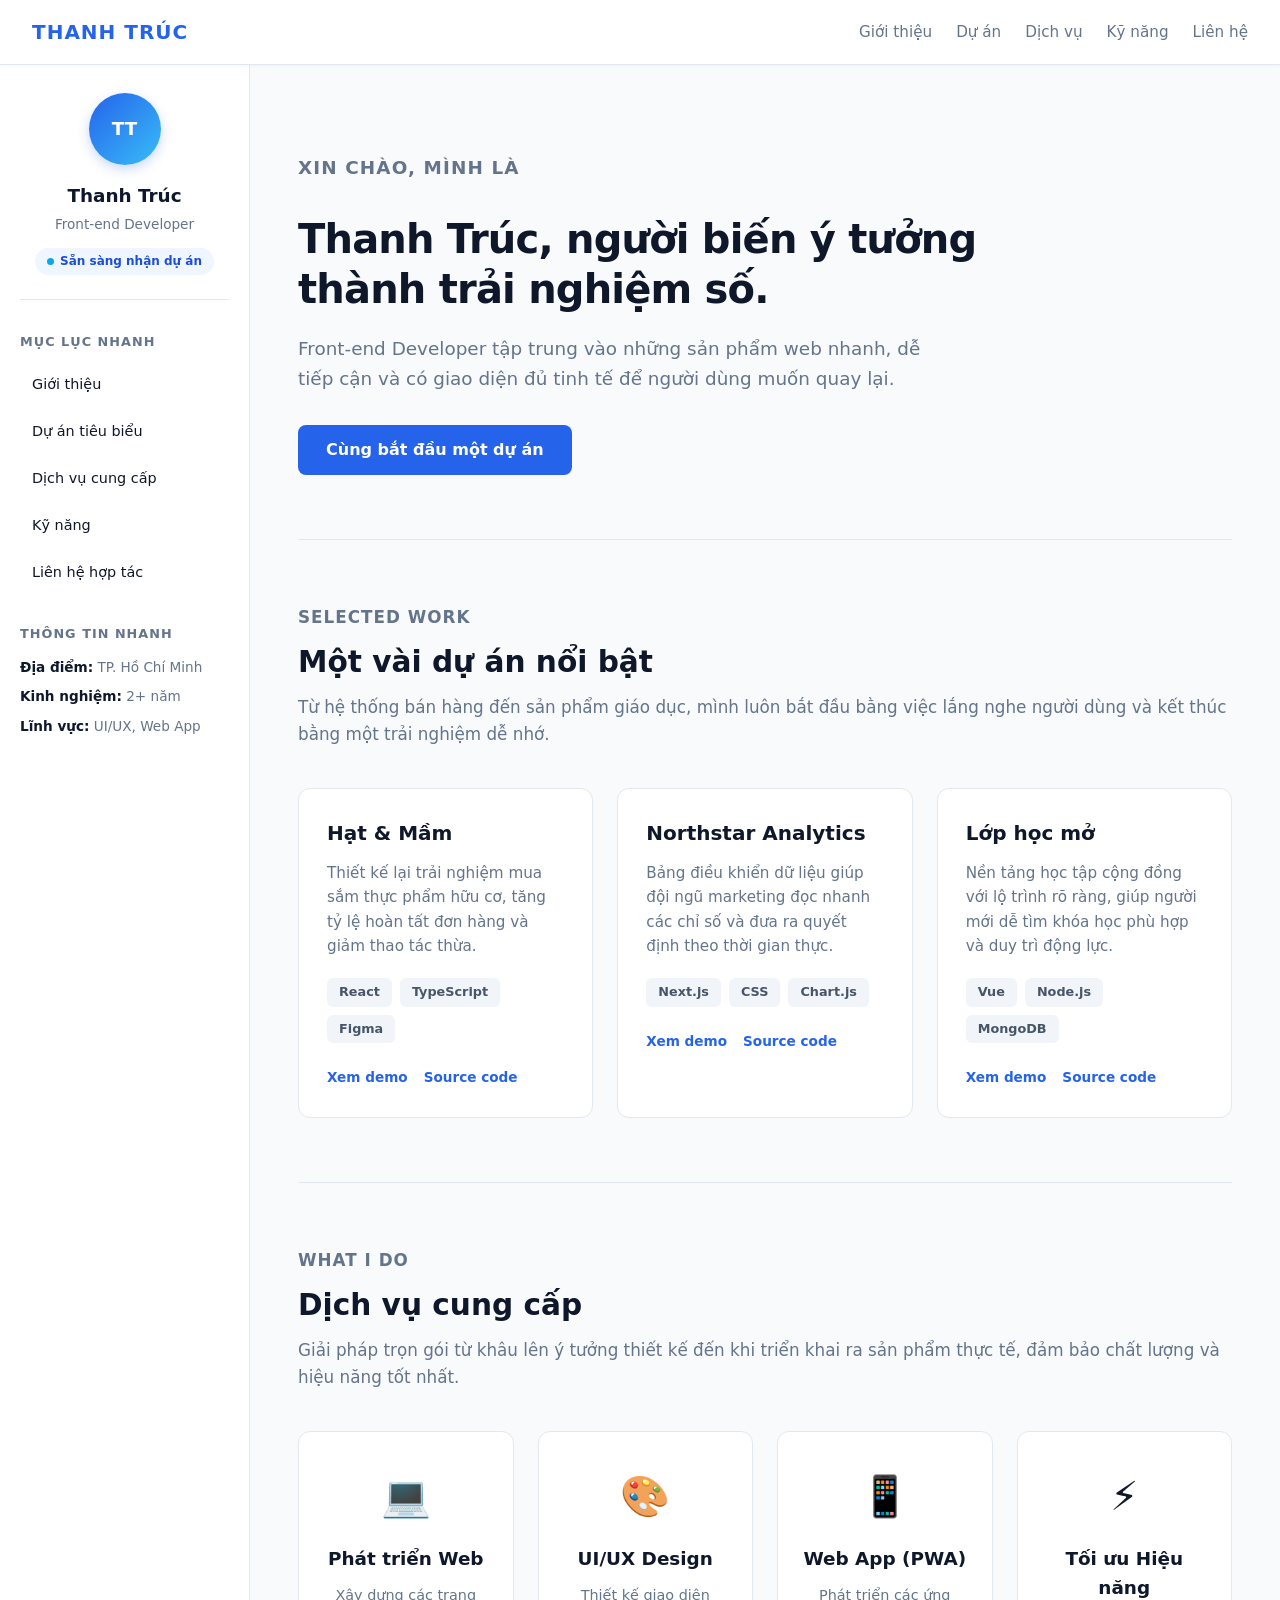
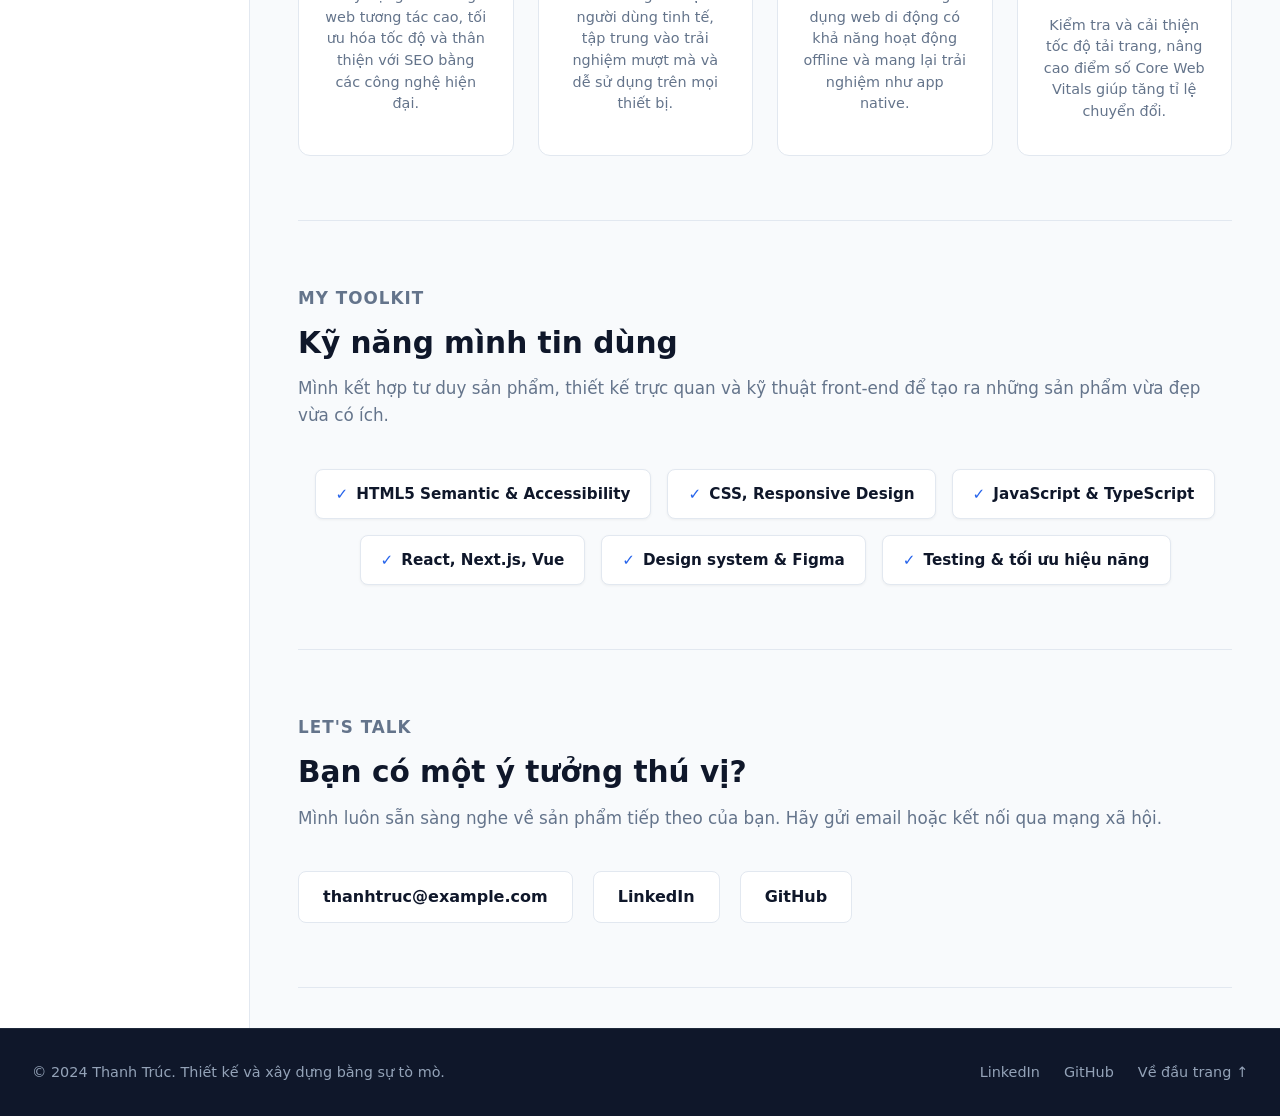
==== index.html @ 1466df2e "Them file index.html va style.css" ====
<!DOCTYPE html>
<html lang="vi">
<head>
	<meta charset="UTF-8">
	<meta name="viewport" content="width=device-width, initial-scale=1.0">
	<meta name="description" content="Portfolio cá nhân của Thanh Trúc, Front-end Developer chuyên xây dựng trải nghiệm web nhanh, dễ dùng và giàu tính thẩm mỹ.">
	<title>Thanh Trúc | Front-end Developer</title>
	<!-- Favicon dạng placeholder giúp trình duyệt có biểu tượng nhận diện trang. -->
	<link rel="icon" href="data:image/svg+xml,<svg xmlns=%22http://www.w3.org/2000/svg%22 viewBox=%220 0 100 100%22><text y=%22.9em%22 font-size=%2290%22>MA</text></svg>">
	<link rel="stylesheet" href="style.css">
</head>
<body>
	<!--
		HEADER là phần đầu trang, thường chứa nhận diện và điều hướng chính.
		Về SEO, nó giúp công cụ tìm kiếm nhận ra phần thông tin mở đầu của website.
		Về Accessibility, landmark "banner" giúp người dùng trình đọc màn hình đi nhanh
		tới đầu trang và tìm được thương hiệu một cách nhất quán.
	-->
	<header class="site-header" id="top">
		<!--
			NAV là vùng chứa các liên kết điều hướng quan trọng của toàn trang.
			Các anchor link trỏ tới id của section giúp người dùng bàn phím và trình đọc
			màn hình di chuyển nhanh giữa các nội dung mà không cần cuộn thủ công.
		-->
		<nav class="navigation" aria-label="Điều hướng chính">
			<a class="logo" href="#top" aria-label="Về đầu trang, Thanh Trúc">THANH TRÚC</a>
			<ul class="nav-links">
				<li><a href="#gioi-thieu">Giới thiệu</a></li>
				<li><a href="#du-an">Dự án</a></li>
				<li><a href="#dich-vu">Dịch vụ</a></li>
				<li><a href="#ky-nang">Kỹ năng</a></li>
				<li><a href="#lien-he">Liên hệ</a></li>
			</ul>
			<!-- Nút Hamburger cho Mobile -->
			<button class="hamburger" aria-label="Mở menu" aria-expanded="false">
				<span class="hamburger-line"></span>
				<span class="hamburger-line"></span>
				<span class="hamburger-line"></span>
			</button>
		</nav>
	</header>

	<!--
		ASIDE đại diện cho thanh bên (Sidebar) chứa thông tin phụ trợ và điều hướng nhanh.
		Về SEO & Accessibility, landmark "complementary" này giúp các công cụ tìm kiếm
		và trình đọc màn hình dễ dàng phân tách vùng nội dung phụ với vùng nội dung chính (main).
	-->
	<aside class="sidebar" aria-label="Thanh bên thông tin">
		<div class="sidebar-inner">
			<div class="profile-card">
				<div class="avatar-placeholder" aria-hidden="true">TT</div>
				<h3 class="profile-name">Thanh Trúc</h3>
				<p class="profile-title">Front-end Developer</p>
				<span class="status-badge"><span class="status-dot"></span> Sẵn sàng nhận dự án</span>
			</div>
			<div class="sidebar-widget">
				<h4 class="widget-title">Mục lục nhanh</h4>
				<ul class="sidebar-menu">
					<li><a href="#gioi-thieu">Giới thiệu</a></li>
					<li><a href="#du-an">Dự án tiêu biểu</a></li>
					<li><a href="#dich-vu">Dịch vụ cung cấp</a></li>
					<li><a href="#ky-nang">Kỹ năng</a></li>
					<li><a href="#lien-he">Liên hệ hợp tác</a></li>
				</ul>
			</div>
			<div class="sidebar-widget">
				<h4 class="widget-title">Thông tin nhanh</h4>
				<ul class="info-list">
					<li><strong>Địa điểm:</strong> TP. Hồ Chí Minh</li>
					<li><strong>Kinh nghiệm:</strong> 2+ năm</li>
					<li><strong>Lĩnh vực:</strong> UI/UX, Web App</li>
				</ul>
			</div>
		</div>
	</aside>

	<!-- MAIN là nội dung chính duy nhất của tài liệu, giúp SEO phân biệt nội dung cốt lõi
		 với phần điều hướng và thông tin lặp lại. Landmark này cũng giúp người dùng dùng
		 trình đọc màn hình bỏ qua các thành phần phụ để đến thẳng nội dung. -->
	<main>
		<!--
			SECTION giới thiệu nhóm nội dung có chủ đề "Giới thiệu bản thân".
			Tiêu đề h1 là tiêu đề quan trọng nhất của trang, hỗ trợ SEO hiểu chủ thể
			của portfolio. Nội dung ngắn gọn và CTA có văn bản rõ ràng giúp Accessibility.
		-->
		<section class="hero" id="gioi-thieu" aria-labelledby="tieu-de-chinh">
			<div class="hero-content">
				<p class="eyebrow">Xin chào, mình là</p>
				<h1 id="tieu-de-chinh">Thanh Trúc, người biến ý tưởng thành trải nghiệm số.</h1>
				<p>Front-end Developer tập trung vào những sản phẩm web nhanh, dễ tiếp cận và có giao diện đủ tinh tế để người dùng muốn quay lại.</p>
				<a class="button" href="#lien-he">Cùng bắt đầu một dự án</a>
			</div>
		</section>

		<!--
			SECTION dự án là nhóm nội dung portfolio có cùng chủ đề.
			Cấu trúc heading h2 giúp SEO tạo ra phân cấp nội dung rõ ràng sau h1.
			Mỗi ARTICLE là một nội dung độc lập, vì vậy công cụ tìm kiếm và trình đọc
			màn hình có thể nhận diện từng dự án như một đơn vị riêng biệt.
		-->
		<section class="section projects" id="du-an" aria-labelledby="tieu-de-du-an">
			<div class="section-inner">
				<header class="section-heading">
					<p class="eyebrow">Selected work</p>
					<h2 id="tieu-de-du-an">Một vài dự án nổi bật</h2>
					<p>Từ hệ thống bán hàng đến sản phẩm giáo dục, mình luôn bắt đầu bằng việc lắng nghe người dùng và kết thúc bằng một trải nghiệm dễ nhớ.</p>
				</header>
				<div class="project-grid">
					<!-- ARTICLE đại diện cho một dự án độc lập và có thể được chia sẻ riêng. -->
					<article class="project-card">
						<div class="project-content">
							<h3>Hạt &amp; Mầm</h3>
							<p>Thiết kế lại trải nghiệm mua sắm thực phẩm hữu cơ, tăng tỷ lệ hoàn tất đơn hàng và giảm thao tác thừa.</p>
							<ul class="tags" aria-label="Công nghệ sử dụng">
								<li>React</li><li>TypeScript</li><li>Figma</li>
							</ul>
							<div class="project-links"><a href="https://example.com" target="_blank" rel="noopener noreferrer">Xem demo</a><a href="https://github.com" target="_blank" rel="noopener noreferrer">Source code</a></div>
						</div>
					</article>

					<article class="project-card">
						<div class="project-content">
							<h3>Northstar Analytics</h3>
							<p>Bảng điều khiển dữ liệu giúp đội ngũ marketing đọc nhanh các chỉ số và đưa ra quyết định theo thời gian thực.</p>
							<ul class="tags" aria-label="Công nghệ sử dụng"><li>Next.js</li><li>CSS</li><li>Chart.js</li></ul>
							<div class="project-links"><a href="https://example.com" target="_blank" rel="noopener noreferrer">Xem demo</a><a href="https://github.com" target="_blank" rel="noopener noreferrer">Source code</a></div>
						</div>
					</article>

					<article class="project-card">
						<div class="project-content">
							<h3>Lớp học mở</h3>
							<p>Nền tảng học tập cộng đồng với lộ trình rõ ràng, giúp người mới dễ tìm khóa học phù hợp và duy trì động lực.</p>
							<ul class="tags" aria-label="Công nghệ sử dụng"><li>Vue</li><li>Node.js</li><li>MongoDB</li></ul>
							<div class="project-links"><a href="https://example.com" target="_blank" rel="noopener noreferrer">Xem demo</a><a href="https://github.com" target="_blank" rel="noopener noreferrer">Source code</a></div>
						</div>
					</article>
				</div>
			</div>
		</section>

		<!--
			SECTION DỊCH VỤ (SERVICES) - Bố cục responsive 4 cột -> 2 cột -> 1 cột
		-->
		<section class="section services" id="dich-vu" aria-labelledby="tieu-de-dich-vu">
			<div class="section-inner">
				<header class="section-heading">
					<p class="eyebrow">What I do</p>
					<h2 id="tieu-de-dich-vu">Dịch vụ cung cấp</h2>
					<p>Giải pháp trọn gói từ khâu lên ý tưởng thiết kế đến khi triển khai ra sản phẩm thực tế, đảm bảo chất lượng và hiệu năng tốt nhất.</p>
				</header>
				<div class="services-grid">
					<article class="service-card">
						<div class="service-icon">💻</div>
						<h3>Phát triển Web</h3>
						<p>Xây dựng các trang web tương tác cao, tối ưu hóa tốc độ và thân thiện với SEO bằng các công nghệ hiện đại.</p>
					</article>
					<article class="service-card">
						<div class="service-icon">🎨</div>
						<h3>UI/UX Design</h3>
						<p>Thiết kế giao diện người dùng tinh tế, tập trung vào trải nghiệm mượt mà và dễ sử dụng trên mọi thiết bị.</p>
					</article>
					<article class="service-card">
						<div class="service-icon">📱</div>
						<h3>Web App (PWA)</h3>
						<p>Phát triển các ứng dụng web di động có khả năng hoạt động offline và mang lại trải nghiệm như app native.</p>
					</article>
					<article class="service-card">
						<div class="service-icon">⚡</div>
						<h3>Tối ưu Hiệu năng</h3>
						<p>Kiểm tra và cải thiện tốc độ tải trang, nâng cao điểm số Core Web Vitals giúp tăng tỉ lệ chuyển đổi.</p>
					</article>
				</div>
			</div>
		</section>

		<!--
			SECTION kỹ năng trình bày năng lực chuyên môn theo một chủ đề riêng.
			Heading h2 tạo cấu trúc SEO dễ đọc; danh sách UL là lựa chọn semantic phù hợp
			vì mỗi kỹ năng là một mục ngang hàng. Văn bản thật thay cho biểu đồ trang trí
			giúp người dùng trình đọc màn hình tiếp nhận đầy đủ thông tin.
		-->
		<section class="section" id="ky-nang" aria-labelledby="tieu-de-ky-nang">
			<div class="section-inner about-layout">
				<header class="section-heading">
					<p class="eyebrow">My toolkit</p>
					<h2 id="tieu-de-ky-nang">Kỹ năng mình tin dùng</h2>
					<p>Mình kết hợp tư duy sản phẩm, thiết kế trực quan và kỹ thuật front-end để tạo ra những sản phẩm vừa đẹp vừa có ích.</p>
				</header>
				<ul class="skill-list">
					<li>HTML5 Semantic &amp; Accessibility</li>
					<li>CSS, Responsive Design</li>
					<li>JavaScript &amp; TypeScript</li>
					<li>React, Next.js, Vue</li>
					<li>Design system &amp; Figma</li>
					<li>Testing &amp; tối ưu hiệu năng</li>
				</ul>
			</div>
		</section>

		<!--
			SECTION liên hệ là điểm kết thúc nội dung chính và chứa lời mời hành động.
			aria-labelledby liên kết section với tiêu đề, giúp trình đọc màn hình công bố
			đúng ngữ cảnh. Các liên kết có nhãn cụ thể để người dùng biết chính xác đích đến.
		-->
		<section class="section contact" id="lien-he" aria-labelledby="tieu-de-lien-he">
			<div class="section-inner">
				<header class="section-heading">
					<p class="eyebrow">Let's talk</p>
					<h2 id="tieu-de-lien-he">Bạn có một ý tưởng thú vị?</h2>
					<p class="contact-copy">Mình luôn sẵn sàng nghe về sản phẩm tiếp theo của bạn. Hãy gửi email hoặc kết nối qua mạng xã hội.</p>
				</header>
				<div class="contact-links">
					<a href="mailto:thanhtruc@example.com">thanhtruc@example.com</a>
					<a href="https://www.linkedin.com" target="_blank" rel="noopener noreferrer">LinkedIn</a>
					<a href="https://github.com" target="_blank" rel="noopener noreferrer">GitHub</a>
				</div>
			</div>
		</section>
	</main>

	<!--
		FOOTER là phần chân trang chứa thông tin bản quyền và các liên kết phụ.
		Landmark này giúp SEO hiểu đâu là thông tin kết thúc website; liên kết "Về đầu
		trang" có nhãn rõ ràng, hỗ trợ người dùng bàn phím quay lại điều hướng nhanh.
	-->
	<footer class="site-footer">
		<div class="footer-inner">
			<p>&copy; 2024 Thanh Trúc. Thiết kế và xây dựng bằng sự tò mò.</p>
			<nav class="footer-links" aria-label="Liên kết chân trang">
				<a href="https://www.linkedin.com" target="_blank" rel="noopener noreferrer">LinkedIn</a>
				<a href="https://github.com" target="_blank" rel="noopener noreferrer">GitHub</a>
				<a href="#top">Về đầu trang &uarr;</a>
			</nav>
		</div>
	</footer>

	<!-- SCRIPT xử lý Hamburger Menu -->
	<script>
		const hamburger = document.querySelector('.hamburger');
		const navLinks = document.querySelector('.nav-links');
		
		hamburger.addEventListener('click', () => {
			navLinks.classList.toggle('active');
			hamburger.classList.toggle('active');
			
			// Hỗ trợ Accessibility cho trình đọc màn hình
			const expanded = hamburger.getAttribute('aria-expanded') === 'true' || false;
			hamburger.setAttribute('aria-expanded', !expanded);
		});

		// Đóng menu khi click vào link (trên mobile)
		document.querySelectorAll('.nav-links a').forEach(link => {
			link.addEventListener('click', () => {
				if(navLinks.classList.contains('active')) {
					navLinks.classList.remove('active');
					hamburger.classList.remove('active');
					hamburger.setAttribute('aria-expanded', 'false');
				}
			});
		});
	</script>
</body>
</html>
---- style.css ----
/* ==========================================================================
   BỐ CỤC CHÍNH BẰNG CSS GRID VỚI GRID-TEMPLATE-AREAS
   ========================================================================== */

/* Thiết lập Reset cơ bản */
* {
  margin: 0;
  padding: 0;
  box-sizing: border-box;
}

/* ==========================================================================
   DESIGN SYSTEM — CSS VARIABLES
   ========================================================================== */
:root {

  /* -----------------------------------------------------------------------
     🎨 COLORS — Bảng mã màu thông minh (Blue Theme)
     ----------------------------------------------------------------------- */

  /* Màu chính & phụ */
  --color-primary:       #2563eb;   /* Blue 600 — nút bấm, logo, điểm nhấn */
  --color-primary-hover: #1d4ed8;   /* Blue 700 — trạng thái hover nút chính */
  --color-secondary:     #0ea5e9;   /* Sky Blue — điểm nhấn phụ, dot badge */
  --color-accent:        #38bdf8;   /* Light Sky — gradient avatar */

  /* Hệ thống màu trung tính (Neutral / Gray scale) */
  --color-gray-100: #f1f5f9;   /* Nền hover, thẻ tag, mobile nav border */
  --color-gray-200: #e2e8f0;   /* Viền card, divider */
  --color-gray-300: #cbd5e1;   /* Viền card khi hover */
  --color-gray-400: #94a3b8;   /* Chữ footer */
  --color-gray-500: #64748b;   /* Chữ phụ (muted text) */
  --color-gray-700: #475569;   /* Chữ trong thẻ tag */
  --color-gray-800: #1e293b;   /* Viền footer top */
  --color-gray-900: #0f172a;   /* Chữ chính, nền footer */

  /* Màu nền (Background) */
  --color-bg-surface: #ffffff;   /* Nền trắng — card, sidebar, header */
  --color-bg-body:    #f8fafc;   /* Nền tổng thể của trang */

  /* Màu trạng thái (Status / Badge) */
  --color-bg-status:   #eff6ff;   /* Nền badge "Sẵn sàng" (Blue nhạt) */
  --color-text-status: #1d4ed8;   /* Chữ badge (Blue đậm) */

  /* -----------------------------------------------------------------------
     📐 SPACING — Hệ thống khoảng cách (8px base scale)
     ----------------------------------------------------------------------- */
  --spacing-1:  0.25rem;   /*  4px — khoảng cách rất nhỏ */
  --spacing-2:  0.5rem;    /*  8px — xs */
  --spacing-3:  0.75rem;   /* 12px — sm */
  --spacing-4:  1rem;      /* 16px — md */
  --spacing-5:  1.25rem;   /* 20px */
  --spacing-6:  1.5rem;    /* 24px — lg */
  --spacing-7:  1.75rem;   /* 28px */
  --spacing-8:  2rem;      /* 32px — xl */
  --spacing-10: 2.5rem;    /* 40px */
  --spacing-12: 3rem;      /* 48px */
  --spacing-16: 4rem;      /* 64px — section padding */
  --spacing-20: 5rem;      /* 80px */

  /* -----------------------------------------------------------------------
     🔤 TYPOGRAPHY — Hệ thống cỡ chữ
     ----------------------------------------------------------------------- */
  --font-size-xs:   0.75rem;    /* 12px */
  --font-size-sm:   0.8rem;     /* ~13px */
  --font-size-base: 0.85rem;    /* ~14px */
  --font-size-md:   0.9rem;     /* ~15px */
  --font-size-body: 0.95rem;    /* ~15px — body text chuẩn */
  --font-size-lg:   1rem;       /* 16px */
  --font-size-xl:   1.05rem;    /* ~17px */
  --font-size-2xl:  1.15rem;    /* ~18px */
  --font-size-3xl:  1.25rem;    /* 20px — card title */
  --font-size-4xl:  1.85rem;    /* ~30px — section heading */
  --font-size-hero: 2.5rem;     /* 40px — H1 hero */
  --font-size-icon: 2.5rem;     /* icon dịch vụ */

  --font-weight-medium:   500;
  --font-weight-semibold: 600;
  --font-weight-bold:     700;
  --font-weight-extrabold:800;

  --line-height-tight:  1.25;
  --line-height-normal: 1.5;
  --line-height-loose:  1.6;

  /* -----------------------------------------------------------------------
     🌑 SHADOWS — Hệ thống bóng đổ
     ----------------------------------------------------------------------- */
  --shadow-xs:  0 1px 3px rgba(0, 0, 0, 0.05);
  --shadow-sm:  0 1px 3px rgba(0, 0, 0, 0.04);
  --shadow-md:  0 4px 6px rgba(0, 0, 0, 0.05);
  --shadow-lg:  0 4px 12px rgba(37, 99, 235, 0.25);    /* avatar glow */
  --shadow-xl:  0 10px 25px -5px rgba(0, 0, 0, 0.06);
  --shadow-2xl: 0 10px 25px -5px rgba(0, 0, 0, 0.08);
  --shadow-primary-sm: 0 4px 12px rgba(37, 99, 235, 0.12);

  /* -----------------------------------------------------------------------
     🔲 BORDERS & RADIUS
     ----------------------------------------------------------------------- */
  --radius-sm:   6px;
  --radius-md:   8px;
  --radius-lg:   12px;
  --radius-full: 999px;

  /* -----------------------------------------------------------------------
     🗂️ LAYOUT
     ----------------------------------------------------------------------- */
  --sidebar-width:    250px;
  --nav-max-width:    1300px;
  --content-max-width: 1000px;
  --hero-max-width:    800px;
  --hero-text-max:     650px;
}


/* ==========================================================================
   1. LAYOUT — KHUNG CSS GRID TỔNG THỂ
   ========================================================================== */

/*
  - grid-template-columns: Cột Sidebar cố định | Cột Main chiếm phần còn lại
  - grid-template-rows: Header/Footer tự co | Main lấp đầy chiều cao
  - grid-template-areas: Bản đồ bố cục trực quan
*/
body {
  font-family: 'Segoe UI', system-ui, -apple-system, sans-serif;
  color: var(--color-gray-900);
  background-color: var(--color-bg-body);
  min-height: 100vh;
  line-height: var(--line-height-loose);

  display: grid;
  grid-template-columns: var(--sidebar-width) minmax(0, 1fr);
  grid-template-rows: auto 1fr auto;
  grid-template-areas:
    "header  header"
    "sidebar main"
    "footer  footer";
}

/* Gán từng phần tử vào vùng grid tương ứng */
.site-header {
  grid-area: header;
  background: var(--color-bg-surface);
  border-bottom: 1px solid var(--color-gray-200);
  position: sticky;
  top: 0;
  z-index: 100;
  box-shadow: var(--shadow-sm);
}

.sidebar {
  grid-area: sidebar;
  width: var(--sidebar-width);
  background: var(--color-bg-surface);
  border-right: 1px solid var(--color-gray-200);
  padding: var(--spacing-7) var(--spacing-5);
}

main {
  grid-area: main;
  padding: var(--spacing-10) var(--spacing-12);
  background-color: var(--color-bg-body);
}

.site-footer {
  grid-area: footer;
  background-color: var(--color-gray-900);
  color: var(--color-gray-400);
  border-top: 1px solid var(--color-gray-800);
}


/* ==========================================================================
   2. COMPONENTS — CHI TIẾT GIAO DIỆN CÁC THÀNH PHẦN
   ========================================================================== */

/* --- HEADER & NAVIGATION --- */
.navigation {
  max-width: var(--nav-max-width);
  margin: 0 auto;
  padding: var(--spacing-4) var(--spacing-8);
  display: flex;
  justify-content: space-between;
  align-items: center;
  position: relative;
}

.logo {
  font-weight: var(--font-weight-extrabold);
  font-size: var(--font-size-3xl);
  color: var(--color-primary);
  text-decoration: none;
  letter-spacing: 0.05em;
  z-index: 101;
}

/* Nút Hamburger — mặc định ẩn trên Desktop */
.hamburger {
  display: none;
  flex-direction: column;
  justify-content: space-between;
  width: 30px;
  height: 21px;
  background: transparent;
  border: none;
  cursor: pointer;
  z-index: 101;
}

.hamburger-line {
  display: block;
  width: 100%;
  height: 3px;
  background-color: var(--color-gray-900);
  border-radius: var(--radius-sm);
  transition: all 0.3s ease;
}

.nav-links {
  list-style: none;
  display: flex;
  gap: var(--spacing-6);
}

.nav-links a {
  text-decoration: none;
  color: var(--color-gray-500);
  font-weight: var(--font-weight-medium);
  font-size: var(--font-size-body);
  transition: color 0.2s ease;
}

.nav-links a:hover {
  color: var(--color-primary);
}


/* --- SIDEBAR (THANH BÊN) --- */
.sidebar-inner {
  display: flex;
  flex-direction: column;
  gap: var(--spacing-8);
  position: sticky;
  top: 90px;
}

.profile-card {
  text-align: center;
  padding-bottom: var(--spacing-6);
  border-bottom: 1px solid var(--color-gray-200);
}

.avatar-placeholder {
  width: 72px;
  height: 72px;
  margin: 0 auto var(--spacing-4);
  border-radius: var(--radius-full);
  background: linear-gradient(135deg, var(--color-primary), var(--color-accent));
  color: var(--color-bg-surface);
  display: flex;
  align-items: center;
  justify-content: center;
  font-size: var(--font-size-2xl);
  font-weight: var(--font-weight-bold);
  box-shadow: var(--shadow-lg);
}

.profile-name {
  font-size: var(--font-size-2xl);
  font-weight: var(--font-weight-bold);
  color: var(--color-gray-900);
}

.profile-title {
  font-size: var(--font-size-base);
  color: var(--color-gray-500);
  margin-top: var(--spacing-1);
}

.status-badge {
  display: inline-flex;
  align-items: center;
  gap: 6px;
  margin-top: var(--spacing-3);
  padding: var(--spacing-1) var(--spacing-3);
  background: var(--color-bg-status);
  color: var(--color-text-status);
  border-radius: var(--radius-full);
  font-size: var(--font-size-xs);
  font-weight: var(--font-weight-semibold);
}

.status-dot {
  width: 7px;
  height: 7px;
  border-radius: 50%;
  background-color: var(--color-secondary);
}

.widget-title {
  font-size: var(--font-size-sm);
  text-transform: uppercase;
  letter-spacing: 0.08em;
  color: var(--color-gray-500);
  margin-bottom: var(--spacing-3);
  font-weight: var(--font-weight-bold);
}

.sidebar-menu {
  list-style: none;
  display: flex;
  flex-direction: column;
  gap: var(--spacing-2);
}

.sidebar-menu a {
  display: block;
  padding: var(--spacing-2) var(--spacing-3);
  border-radius: var(--radius-sm);
  color: var(--color-gray-900);
  text-decoration: none;
  font-size: var(--font-size-md);
  font-weight: var(--font-weight-medium);
  transition: background-color 0.2s, color 0.2s;
}

.sidebar-menu a:hover {
  background-color: var(--color-gray-100);
  color: var(--color-primary);
}

.info-list {
  list-style: none;
  font-size: var(--font-size-base);
  display: flex;
  flex-direction: column;
  gap: var(--spacing-2);
  color: var(--color-gray-500);
}

.info-list strong {
  color: var(--color-gray-900);
}


/* --- NỘI DUNG CHÍNH (MAIN CONTENT / HERO) --- */
.hero {
  padding: var(--spacing-12) 0 var(--spacing-16);
  border-bottom: 1px solid var(--color-gray-200);
}

.hero-content {
  max-width: var(--hero-max-width);
}

.eyebrow {
  color: var(--color-primary);
  font-weight: var(--font-weight-bold);
  text-transform: uppercase;
  font-size: var(--font-size-base);
  letter-spacing: 0.06em;
  margin-bottom: var(--spacing-2);
}

.hero h1 {
  font-size: var(--font-size-hero);
  line-height: var(--line-height-tight);
  color: var(--color-gray-900);
  margin-bottom: var(--spacing-5);
  letter-spacing: -0.02em;
}

.hero p {
  font-size: var(--font-size-2xl);
  color: var(--color-gray-500);
  margin-bottom: var(--spacing-8);
  max-width: var(--hero-text-max);
}

.button {
  display: inline-block;
  background: var(--color-primary);
  color: var(--color-bg-surface);
  padding: var(--spacing-3) var(--spacing-7);
  border-radius: var(--radius-md);
  text-decoration: none;
  font-weight: var(--font-weight-semibold);
  transition: background 0.2s, transform 0.2s;
}

.button:hover {
  background: var(--color-primary-hover);
  transform: translateY(-2px);
}


/* --- SECTION CHUNG --- */
.section {
  padding: var(--spacing-16) 0;
  border-bottom: 1px solid var(--color-gray-200);
}

.section-inner {
  max-width: var(--content-max-width);
}

.section-heading {
  margin-bottom: var(--spacing-10);
}

.section-heading h2 {
  font-size: var(--font-size-4xl);
  color: var(--color-gray-900);
  margin-bottom: var(--spacing-2);
}

.section-heading p {
  color: var(--color-gray-500);
  font-size: var(--font-size-xl);
}


/* --- DỰ ÁN (PROJECT CARDS GRID) --- */
.project-grid {
  display: grid;
  grid-template-columns: repeat(auto-fit, minmax(280px, 1fr));
  gap: var(--spacing-6);
}

.project-card {
  background: var(--color-bg-surface);
  border: 1px solid var(--color-gray-200);
  border-radius: var(--radius-lg);
  padding: var(--spacing-7);
  transition: transform 0.2s, box-shadow 0.2s, border-color 0.2s;
}

.project-card:hover {
  transform: translateY(-4px);
  border-color: var(--color-gray-300);
  box-shadow: var(--shadow-xl);
}

.project-card h3 {
  font-size: var(--font-size-3xl);
  color: var(--color-gray-900);
  margin-bottom: var(--spacing-3);
}

.project-card p {
  color: var(--color-gray-500);
  font-size: var(--font-size-body);
  margin-bottom: var(--spacing-5);
}

.tags {
  list-style: none;
  display: flex;
  flex-wrap: wrap;
  gap: var(--spacing-2);
  margin-bottom: var(--spacing-6);
}

.tags li {
  background: var(--color-gray-100);
  color: var(--color-gray-700);
  padding: var(--spacing-1) var(--spacing-3);
  border-radius: var(--radius-sm);
  font-size: var(--font-size-sm);
  font-weight: var(--font-weight-semibold);
}

.project-links {
  display: flex;
  gap: var(--spacing-4);
}

.project-links a {
  font-size: var(--font-size-base);
  font-weight: var(--font-weight-semibold);
  text-decoration: none;
  color: var(--color-primary);
}

.project-links a:hover {
  text-decoration: underline;
}


/* --- DỊCH VỤ (SERVICES GRID) --- */
.services-grid {
  display: grid;
  /* Desktop (>= 1024px): 4 cột bằng nhau */
  grid-template-columns: repeat(4, 1fr);
  gap: var(--spacing-6);
  margin-top: var(--spacing-8);
}

.service-card {
  background: var(--color-bg-surface);
  border: 1px solid var(--color-gray-200);
  border-radius: var(--radius-lg);
  padding: var(--spacing-8) var(--spacing-6);
  text-align: center;
  transition: transform 0.3s ease, box-shadow 0.3s ease;
}

.service-card:hover {
  transform: translateY(-5px);
  box-shadow: var(--shadow-2xl);
  border-color: var(--color-primary);
}

.service-icon {
  font-size: var(--font-size-icon);
  margin-bottom: var(--spacing-4);
}

.service-card h3 {
  font-size: var(--font-size-2xl);
  color: var(--color-gray-900);
  margin-bottom: var(--spacing-3);
}

.service-card p {
  color: var(--color-gray-500);
  font-size: var(--font-size-md);
  line-height: var(--line-height-normal);
}


/* --- KỸ NĂNG (SKILL LIST) --- */
.skill-list {
  list-style: none;
  padding: 0;
  margin: 0;

  display: flex;
  flex-direction: row;
  flex-wrap: wrap;
  justify-content: center;
  align-items: center;
  gap: var(--spacing-4);     /* 15px → dùng --spacing-4 (16px) gần nhất */
}

.skill-list li {
  display: inline-flex;
  align-items: center;
  justify-content: center;
  padding: var(--spacing-3) var(--spacing-5);
  background: var(--color-bg-surface);
  border: 1px solid var(--color-gray-200);
  border-radius: var(--radius-md);
  font-weight: var(--font-weight-semibold);
  color: var(--color-gray-900);
  font-size: var(--font-size-body);
  box-shadow: var(--shadow-xs);
  transition: transform 0.2s ease, border-color 0.2s ease, box-shadow 0.2s ease;
}

.skill-list li:hover {
  transform: translateY(-2px);
  border-color: var(--color-primary);
  box-shadow: var(--shadow-primary-sm);
}

.skill-list li::before {
  content: '✓';
  color: var(--color-primary);
  font-weight: var(--font-weight-extrabold);
  margin-right: var(--spacing-2);
}


/* --- LIÊN HỆ --- */
.contact-links {
  display: flex;
  flex-wrap: wrap;
  gap: var(--spacing-5);
  margin-top: var(--spacing-6);
}

.contact-links a {
  text-decoration: none;
  padding: var(--spacing-3) var(--spacing-6);
  background: var(--color-bg-surface);
  border: 1px solid var(--color-gray-200);
  border-radius: var(--radius-md);
  color: var(--color-gray-900);
  font-weight: var(--font-weight-semibold);
  transition: all 0.2s ease;
}

.contact-links a:hover {
  border-color: var(--color-primary);
  color: var(--color-primary);
  transform: translateY(-2px);
}


/* --- FOOTER --- */
.footer-inner {
  max-width: var(--nav-max-width);
  margin: 0 auto;
  padding: var(--spacing-8);
  display: flex;
  justify-content: space-between;
  align-items: center;
  flex-wrap: wrap;
  gap: var(--spacing-4);
  font-size: var(--font-size-md);
}

.footer-links {
  display: flex;
  gap: var(--spacing-6);
}

.footer-links a {
  color: var(--color-gray-400);
  text-decoration: none;
  transition: color 0.2s;
}

.footer-links a:hover {
  color: var(--color-bg-surface);
}


/* ==========================================================================
   3. RESPONSIVE DESIGN — MEDIA QUERIES
   ========================================================================== */

/* ---- TABLET (768px → 1023px): Services Grid thu về 2 cột ---- */
@media (max-width: 1023px) {
  .services-grid {
    grid-template-columns: repeat(2, 1fr);
  }
}

/* ---- MOBILE (< 768px): Bố cục 1 cột hoàn toàn ---- */
@media (max-width: 768px) {

  /* Chuyển Grid tổng thể thành 1 cột xếp chồng dọc */
  body {
    grid-template-columns: 1fr;
    grid-template-rows: auto auto 1fr auto;
    grid-template-areas:
      "header"
      "sidebar"
      "main"
      "footer";
  }

  /* Services Grid → 1 cột */
  .services-grid {
    grid-template-columns: 1fr;
  }

  /* Kích hoạt nút Hamburger */
  .hamburger {
    display: flex;
  }

  /* Mobile Nav: ẩn menu bằng clip-path, hiện khi .active */
  .nav-links {
    position: absolute;
    top: 100%;
    left: 0;
    width: 100%;
    background-color: var(--color-bg-surface);
    flex-direction: column;
    align-items: center;
    gap: 0;
    padding: 0;
    box-shadow: var(--shadow-md);
    border-bottom: 1px solid var(--color-gray-200);

    clip-path: polygon(0 0, 100% 0, 100% 0, 0 0);
    opacity: 0;
    transition: all 0.3s ease-in-out;
    pointer-events: none;
  }

  .nav-links.active {
    clip-path: polygon(0 0, 100% 0, 100% 100%, 0 100%);
    opacity: 1;
    pointer-events: auto;
  }

  .nav-links li {
    width: 100%;
    text-align: center;
  }

  .nav-links a {
    display: block;
    padding: var(--spacing-4) 0;
    border-top: 1px solid var(--color-gray-100);
    font-size: var(--font-size-xl);
  }

  /* Hamburger → icon X khi active */
  .hamburger.active .hamburger-line:nth-child(1) {
    transform: translateY(9px) rotate(45deg);
  }
  .hamburger.active .hamburger-line:nth-child(2) {
    opacity: 0;
  }
  .hamburger.active .hamburger-line:nth-child(3) {
    transform: translateY(-9px) rotate(-45deg);
  }

  /* Sidebar trải rộng toàn màn hình */
  .sidebar {
    width: 100%;
    border-right: none;
    border-bottom: 1px solid var(--color-gray-200);
  }

  .sidebar-inner {
    position: static;
  }

  /* Main thu padding lại cho mobile */
  main {
    padding: var(--spacing-8) var(--spacing-6);
  }

  /* Navigation xếp chồng dọc khi không có hamburger đủ rộng */
  .navigation {
    flex-direction: column;
    gap: var(--spacing-4);
  }

  /* Footer căn giữa khi xếp cột */
  .footer-inner {
    flex-direction: column;
    text-align: center;
  }
}
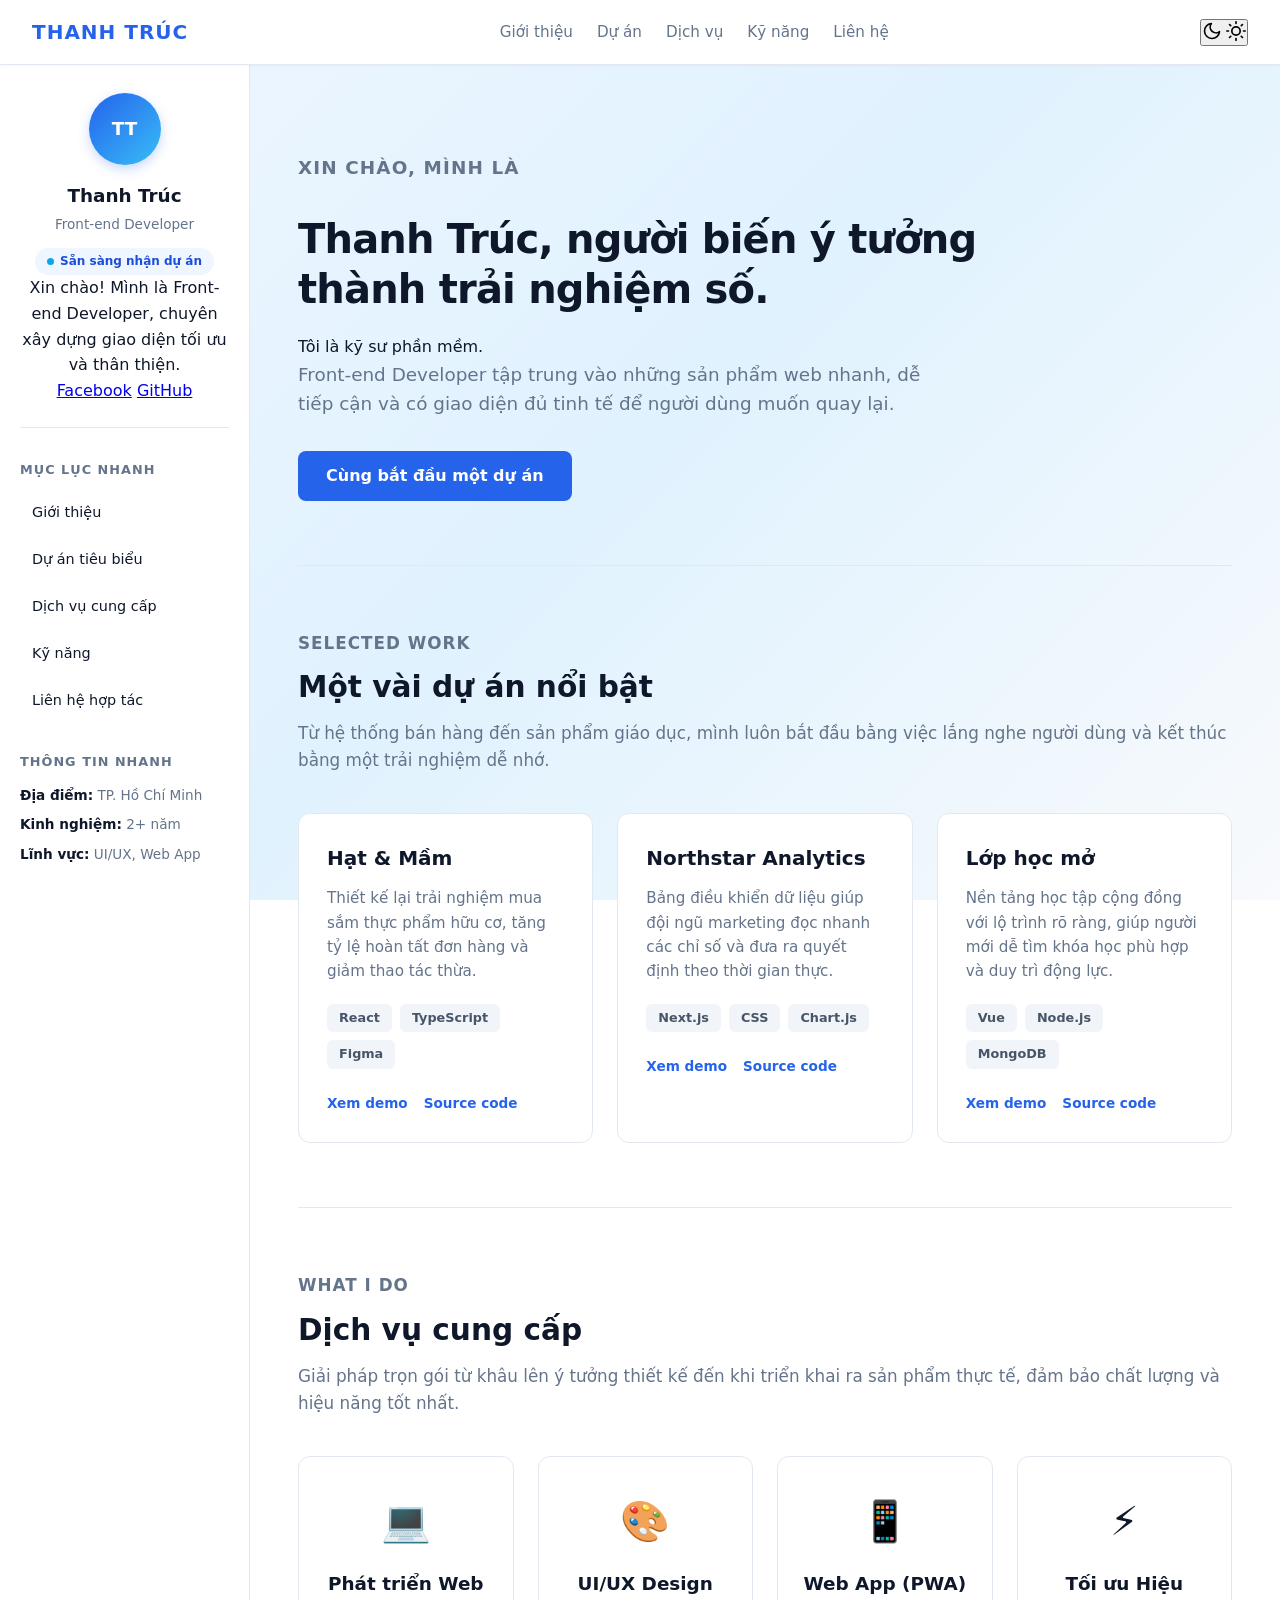
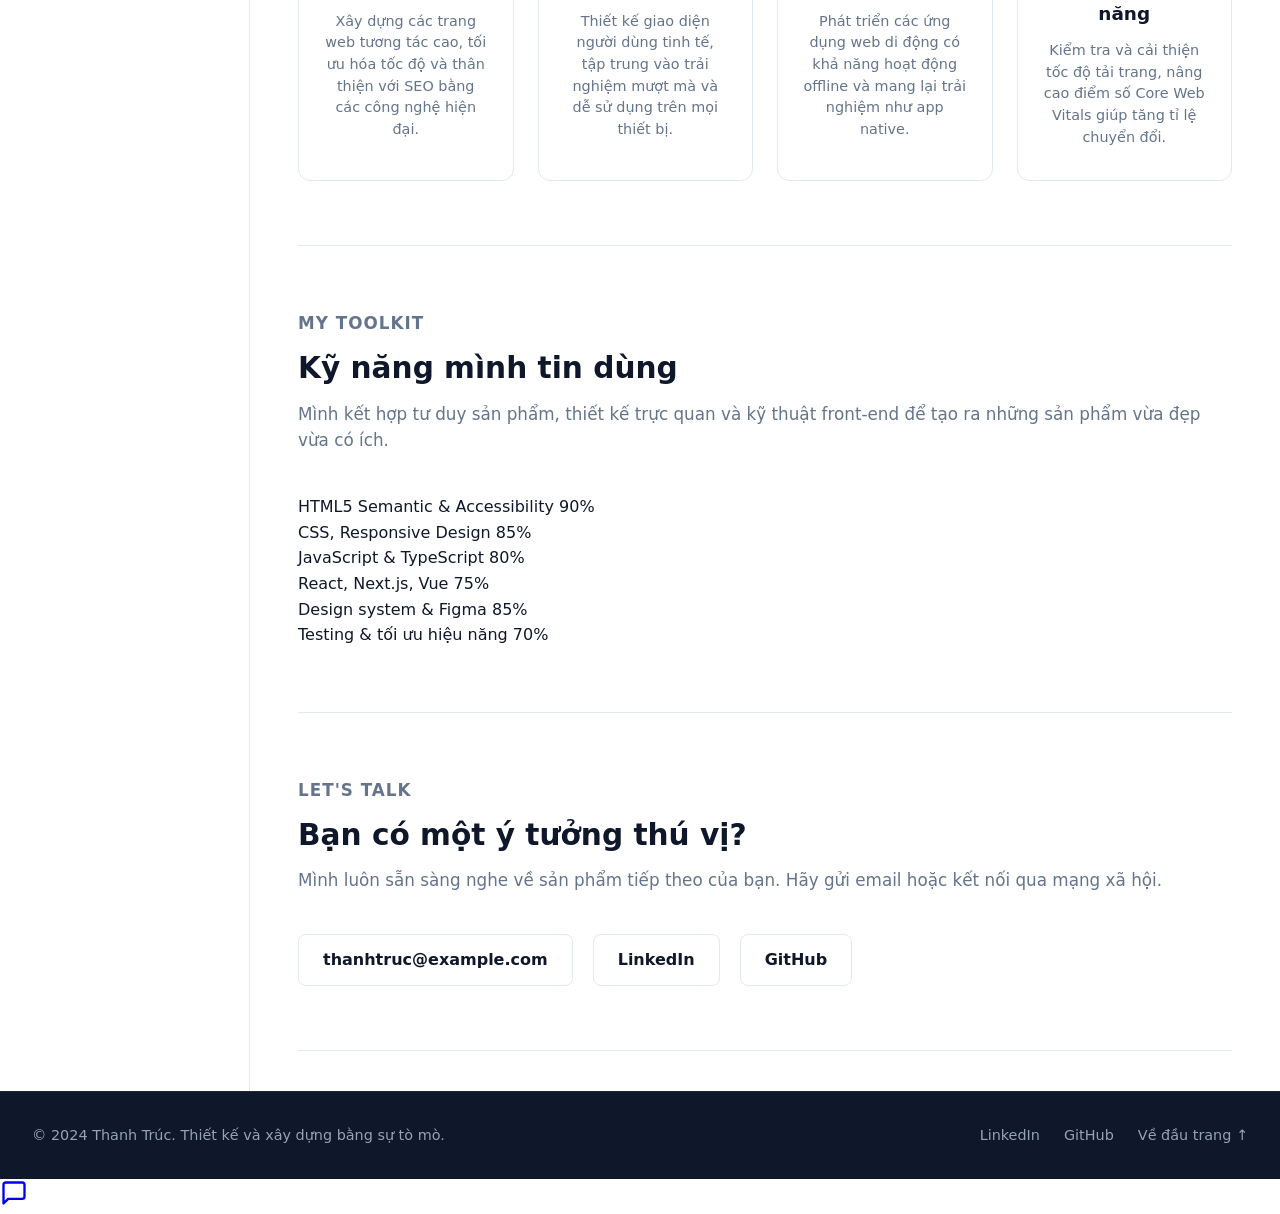
==== commit 242ebcb0: "up btvn 5" ====
--- a/index.html
+++ b/index.html
@@ -7,9 +7,18 @@
 	<title>Thanh Trúc | Front-end Developer</title>
 	<!-- Favicon dạng placeholder giúp trình duyệt có biểu tượng nhận diện trang. -->
 	<link rel="icon" href="data:image/svg+xml,<svg xmlns=%22http://www.w3.org/2000/svg%22 viewBox=%220 0 100 100%22><text y=%22.9em%22 font-size=%2290%22>MA</text></svg>">
-	<link rel="stylesheet" href="style.css">
+	<!-- Google Fonts: Roboto -->
+	<link href="https://fonts.googleapis.com/css2?family=Roboto:wght@400;700&display=swap" rel="stylesheet">
+	<!-- AOS CSS -->
+	<link href="https://unpkg.com/aos@2.3.1/dist/aos.css" rel="stylesheet">
+	<link rel="stylesheet" href="stylehd234.css">
 </head>
-<body>
+<body class="loading">
+	<!-- Loading Screen Overlay -->
+	<div class="loader-wrapper">
+		<div class="loader" aria-label="Đang tải..."></div>
+	</div>
+
 	<!--
 		HEADER là phần đầu trang, thường chứa nhận diện và điều hướng chính.
 		Về SEO, nó giúp công cụ tìm kiếm nhận ra phần thông tin mở đầu của website.
@@ -31,6 +40,25 @@
 				<li><a href="#ky-nang">Kỹ năng</a></li>
 				<li><a href="#lien-he">Liên hệ</a></li>
 			</ul>
+			<!-- Nút chuyển đổi giao diện Sáng / Tối -->
+			<button class="theme-toggle" id="themeToggle" aria-label="Chuyển giao diện sáng/tối" title="Chuyển giao diện">
+				<!-- Icon Mặt trăng: hiển thị khi đang ở giao diện SÁNG (để gợi ý chuyển sang tối) -->
+				<svg class="icon-moon" xmlns="http://www.w3.org/2000/svg" viewBox="0 0 24 24" width="20" height="20" fill="none" stroke="currentColor" stroke-width="2" stroke-linecap="round" stroke-linejoin="round" aria-hidden="true">
+					<path d="M21 12.79A9 9 0 1 1 11.21 3 7 7 0 0 0 21 12.79z"></path>
+				</svg>
+				<!-- Icon Mặt trời: hiển thị khi đang ở giao diện TỐI (để gợi ý chuyển sang sáng) -->
+				<svg class="icon-sun" xmlns="http://www.w3.org/2000/svg" viewBox="0 0 24 24" width="20" height="20" fill="none" stroke="currentColor" stroke-width="2" stroke-linecap="round" stroke-linejoin="round" aria-hidden="true">
+					<circle cx="12" cy="12" r="5"></circle>
+					<line x1="12" y1="1" x2="12" y2="3"></line>
+					<line x1="12" y1="21" x2="12" y2="23"></line>
+					<line x1="4.22" y1="4.22" x2="5.64" y2="5.64"></line>
+					<line x1="18.36" y1="18.36" x2="19.78" y2="19.78"></line>
+					<line x1="1" y1="12" x2="3" y2="12"></line>
+					<line x1="21" y1="12" x2="23" y2="12"></line>
+					<line x1="4.22" y1="19.78" x2="5.64" y2="18.36"></line>
+					<line x1="18.36" y1="5.64" x2="19.78" y2="4.22"></line>
+				</svg>
+			</button>
 			<!-- Nút Hamburger cho Mobile -->
 			<button class="hamburger" aria-label="Mở menu" aria-expanded="false">
 				<span class="hamburger-line"></span>
@@ -48,10 +76,21 @@
 	<aside class="sidebar" aria-label="Thanh bên thông tin">
 		<div class="sidebar-inner">
 			<div class="profile-card">
-				<div class="avatar-placeholder" aria-hidden="true">TT</div>
-				<h3 class="profile-name">Thanh Trúc</h3>
-				<p class="profile-title">Front-end Developer</p>
-				<span class="status-badge"><span class="status-dot"></span> Sẵn sàng nhận dự án</span>
+				<div class="card-inner">
+					<div class="card-front">
+						<div class="avatar-placeholder" aria-hidden="true">TT</div>
+						<h3 class="profile-name">Thanh Trúc</h3>
+						<p class="profile-title">Front-end Developer</p>
+						<span class="status-badge"><span class="status-dot"></span> Sẵn sàng nhận dự án</span>
+					</div>
+					<div class="card-back">
+						<p class="card-bio">Xin chào! Mình là Front-end Developer, chuyên xây dựng giao diện tối ưu và thân thiện.</p>
+						<div class="card-socials">
+							<a href="https://facebook.com" target="_blank" rel="noopener noreferrer" aria-label="Facebook">Facebook</a>
+							<a href="https://github.com" target="_blank" rel="noopener noreferrer" aria-label="GitHub">GitHub</a>
+						</div>
+					</div>
+				</div>
 			</div>
 			<div class="sidebar-widget">
 				<h4 class="widget-title">Mục lục nhanh</h4>
@@ -78,15 +117,20 @@
 		 với phần điều hướng và thông tin lặp lại. Landmark này cũng giúp người dùng dùng
 		 trình đọc màn hình bỏ qua các thành phần phụ để đến thẳng nội dung. -->
 	<main>
+
+
 		<!--
 			SECTION giới thiệu nhóm nội dung có chủ đề "Giới thiệu bản thân".
 			Tiêu đề h1 là tiêu đề quan trọng nhất của trang, hỗ trợ SEO hiểu chủ thể
 			của portfolio. Nội dung ngắn gọn và CTA có văn bản rõ ràng giúp Accessibility.
 		-->
-		<section class="hero" id="gioi-thieu" aria-labelledby="tieu-de-chinh">
+		<section class="hero" id="gioi-thieu" aria-labelledby="tieu-de-chinh" data-aos="fade-up">
 			<div class="hero-content">
 				<p class="eyebrow">Xin chào, mình là</p>
 				<h1 id="tieu-de-chinh">Thanh Trúc, người biến ý tưởng thành trải nghiệm số.</h1>
+				<div class="typing-container">
+					<span class="typing-text">Tôi là kỹ sư phần mềm.</span>
+				</div>
 				<p>Front-end Developer tập trung vào những sản phẩm web nhanh, dễ tiếp cận và có giao diện đủ tinh tế để người dùng muốn quay lại.</p>
 				<a class="button" href="#lien-he">Cùng bắt đầu một dự án</a>
 			</div>
@@ -98,7 +142,7 @@
 			Mỗi ARTICLE là một nội dung độc lập, vì vậy công cụ tìm kiếm và trình đọc
 			màn hình có thể nhận diện từng dự án như một đơn vị riêng biệt.
 		-->
-		<section class="section projects" id="du-an" aria-labelledby="tieu-de-du-an">
+		<section class="section projects" id="du-an" aria-labelledby="tieu-de-du-an" data-aos="fade-up">
 			<div class="section-inner">
 				<header class="section-heading">
 					<p class="eyebrow">Selected work</p>
@@ -142,7 +186,7 @@
 		<!--
 			SECTION DỊCH VỤ (SERVICES) - Bố cục responsive 4 cột -> 2 cột -> 1 cột
 		-->
-		<section class="section services" id="dich-vu" aria-labelledby="tieu-de-dich-vu">
+		<section class="section services" id="dich-vu" aria-labelledby="tieu-de-dich-vu" data-aos="fade-up">
 			<div class="section-inner">
 				<header class="section-heading">
 					<p class="eyebrow">What I do</p>
@@ -180,21 +224,69 @@
 			vì mỗi kỹ năng là một mục ngang hàng. Văn bản thật thay cho biểu đồ trang trí
 			giúp người dùng trình đọc màn hình tiếp nhận đầy đủ thông tin.
 		-->
-		<section class="section" id="ky-nang" aria-labelledby="tieu-de-ky-nang">
+		<section class="section" id="ky-nang" aria-labelledby="tieu-de-ky-nang" data-aos="fade-up">
 			<div class="section-inner about-layout">
 				<header class="section-heading">
 					<p class="eyebrow">My toolkit</p>
 					<h2 id="tieu-de-ky-nang">Kỹ năng mình tin dùng</h2>
 					<p>Mình kết hợp tư duy sản phẩm, thiết kế trực quan và kỹ thuật front-end để tạo ra những sản phẩm vừa đẹp vừa có ích.</p>
 				</header>
-				<ul class="skill-list">
-					<li>HTML5 Semantic &amp; Accessibility</li>
-					<li>CSS, Responsive Design</li>
-					<li>JavaScript &amp; TypeScript</li>
-					<li>React, Next.js, Vue</li>
-					<li>Design system &amp; Figma</li>
-					<li>Testing &amp; tối ưu hiệu năng</li>
-				</ul>
+				<div class="skills-progress-list">
+					<div class="skill-item">
+						<div class="skill-info">
+							<span class="skill-name">HTML5 Semantic &amp; Accessibility</span>
+							<span class="skill-percent">90%</span>
+						</div>
+						<div class="progress-bar">
+							<div class="progress-fill" style="--target-width: 90%;"></div>
+						</div>
+					</div>
+					<div class="skill-item">
+						<div class="skill-info">
+							<span class="skill-name">CSS, Responsive Design</span>
+							<span class="skill-percent">85%</span>
+						</div>
+						<div class="progress-bar">
+							<div class="progress-fill" style="--target-width: 85%;"></div>
+						</div>
+					</div>
+					<div class="skill-item">
+						<div class="skill-info">
+							<span class="skill-name">JavaScript &amp; TypeScript</span>
+							<span class="skill-percent">80%</span>
+						</div>
+						<div class="progress-bar">
+							<div class="progress-fill" style="--target-width: 80%;"></div>
+						</div>
+					</div>
+					<div class="skill-item">
+						<div class="skill-info">
+							<span class="skill-name">React, Next.js, Vue</span>
+							<span class="skill-percent">75%</span>
+						</div>
+						<div class="progress-bar">
+							<div class="progress-fill" style="--target-width: 75%;"></div>
+						</div>
+					</div>
+					<div class="skill-item">
+						<div class="skill-info">
+							<span class="skill-name">Design system &amp; Figma</span>
+							<span class="skill-percent">85%</span>
+						</div>
+						<div class="progress-bar">
+							<div class="progress-fill" style="--target-width: 85%;"></div>
+						</div>
+					</div>
+					<div class="skill-item">
+						<div class="skill-info">
+							<span class="skill-name">Testing &amp; tối ưu hiệu năng</span>
+							<span class="skill-percent">70%</span>
+						</div>
+						<div class="progress-bar">
+							<div class="progress-fill" style="--target-width: 70%;"></div>
+						</div>
+					</div>
+				</div>
 			</div>
 		</section>
 
@@ -203,8 +295,8 @@
 			aria-labelledby liên kết section với tiêu đề, giúp trình đọc màn hình công bố
 			đúng ngữ cảnh. Các liên kết có nhãn cụ thể để người dùng biết chính xác đích đến.
 		-->
-		<section class="section contact" id="lien-he" aria-labelledby="tieu-de-lien-he">
-			<div class="section-inner">
+		<section class="section contact parallax-section" id="lien-he" aria-labelledby="tieu-de-lien-he" data-aos="fade-up">
+			<div class="section-inner parallax-content">
 				<header class="section-heading">
 					<p class="eyebrow">Let's talk</p>
 					<h2 id="tieu-de-lien-he">Bạn có một ý tưởng thú vị?</h2>
@@ -235,6 +327,13 @@
 		</div>
 	</footer>
 
+	<!-- Nút tương tác nổi (FAB) -->
+	<a href="#lien-he" class="fab" aria-label="Chat với chúng tôi">
+		<svg xmlns="http://www.w3.org/2000/svg" viewBox="0 0 24 24" width="28" height="28" fill="none" stroke="currentColor" stroke-width="2" stroke-linecap="round" stroke-linejoin="round">
+			<path d="M21 15a2 2 0 0 1-2 2H7l-4 4V5a2 2 0 0 1 2-2h14a2 2 0 0 1 2 2z"></path>
+		</svg>
+	</a>
+
 	<!-- SCRIPT xử lý Hamburger Menu -->
 	<script>
 		const hamburger = document.querySelector('.hamburger');
@@ -242,7 +341,8 @@
 		
 		hamburger.addEventListener('click', () => {
 			navLinks.classList.toggle('active');
-			hamburger.classList.toggle('active');
+			hamburger.classList.toggle('open');
+			hamburger.classList.toggle('active'); // Giữ active cho các logic cũ nếu có
 			
 			// Hỗ trợ Accessibility cho trình đọc màn hình
 			const expanded = hamburger.getAttribute('aria-expanded') === 'true' || false;
@@ -254,11 +354,52 @@
 			link.addEventListener('click', () => {
 				if(navLinks.classList.contains('active')) {
 					navLinks.classList.remove('active');
+					hamburger.classList.remove('open');
 					hamburger.classList.remove('active');
 					hamburger.setAttribute('aria-expanded', 'false');
 				}
 			});
 		});
+		// Xử lý ẩn loader sau 1 giây, rồi kích hoạt hiệu ứng gõ chữ
+		window.addEventListener('load', () => {
+			setTimeout(() => {
+				const loader = document.querySelector('.loader-wrapper');
+				loader.classList.add('hidden');
+				document.body.classList.remove('loading');
+
+				// Kích hoạt typing effect sau khi loader biến mất
+				const typingText = document.querySelector('.typing-text');
+				if (typingText) typingText.classList.add('start');
+			}, 1000);
+		});
+
+		// -----------------------------------------------------------------------
+		// DARK / LIGHT MODE TOGGLE
+		// -----------------------------------------------------------------------
+		const themeToggle = document.getElementById('themeToggle');
+		const html = document.documentElement;
+
+		// Áp dụng theme đã lưu từ localStorage (hoặc mặc định là 'light')
+		const savedTheme = localStorage.getItem('theme') || 'light';
+		html.setAttribute('data-theme', savedTheme);
+
+		themeToggle.addEventListener('click', () => {
+			const current = html.getAttribute('data-theme');
+			const next = current === 'dark' ? 'light' : 'dark';
+			html.setAttribute('data-theme', next);
+			localStorage.setItem('theme', next); // Ghi nhớ lựa chọn khi tải lại trang
+		});
+	</script>
+
+	<!-- AOS JS -->
+	<script src="https://unpkg.com/aos@2.3.1/dist/aos.js"></script>
+	<script>
+		AOS.init({
+			duration: 1200,           // Tăng thời gian chạy hiệu ứng lên 1.2s để chuyển động chậm và rõ nét hơn
+			offset: 150,              // Cuộn qua thẻ 150px thì mới bắt đầu chạy hiệu ứng (giúp người dùng kịp nhìn thấy)
+			easing: 'ease-out-cubic', // Gia tốc mượt mà hơn (đầu nhanh, cuối chậm dần)
+			once: true                // Chỉ chạy animation 1 lần khi cuộn xuống
+		});
 	</script>
 </body>
 </html>
--- a/stylehd234.css
+++ b/stylehd234.css
@@ -0,0 +1,783 @@
+/* ==========================================================================
+   BỐ CỤC CHÍNH BẰNG CSS GRID VỚI GRID-TEMPLATE-AREAS
+   ========================================================================== */
+
+/* Thiết lập Reset cơ bản */
+* {
+  margin: 0;
+  padding: 0;
+  box-sizing: border-box;
+}
+
+/* ==========================================================================
+   DESIGN SYSTEM — CSS VARIABLES
+   ========================================================================== */
+:root {
+
+  /* -----------------------------------------------------------------------
+     🎨 COLORS — Bảng mã màu thông minh (Blue Theme)
+     ----------------------------------------------------------------------- */
+
+  /* Màu chính & phụ */
+  --color-primary:       #2563eb;   /* Blue 600 — nút bấm, logo, điểm nhấn */
+  --color-primary-hover: #1d4ed8;   /* Blue 700 — trạng thái hover nút chính */
+  --color-secondary:     #0ea5e9;   /* Sky Blue — điểm nhấn phụ, dot badge */
+  --color-accent:        #38bdf8;   /* Light Sky — gradient avatar */
+
+  /* Hệ thống màu trung tính (Neutral / Gray scale) */
+  --color-gray-100: #f1f5f9;   /* Nền hover, thẻ tag, mobile nav border */
+  --color-gray-200: #e2e8f0;   /* Viền card, divider */
+  --color-gray-300: #cbd5e1;   /* Viền card khi hover */
+  --color-gray-400: #94a3b8;   /* Chữ footer */
+  --color-gray-500: #64748b;   /* Chữ phụ (muted text) */
+  --color-gray-700: #475569;   /* Chữ trong thẻ tag */
+  --color-gray-800: #1e293b;   /* Viền footer top */
+  --color-gray-900: #0f172a;   /* Chữ chính, nền footer */
+
+  /* Màu nền (Background) */
+  --color-bg-surface: #ffffff;   /* Nền trắng — card, sidebar, header */
+  --color-bg-body:    linear-gradient(135deg, #eff6ff 0%, #e0f2fe 50%, #f8fafc 100%);   /* Nền gradient pastel theo tone màu chủ đạo */
+
+  /* Màu trạng thái (Status / Badge) */
+  --color-bg-status:   #eff6ff;   /* Nền badge "Sẵn sàng" (Blue nhạt) */
+  --color-text-status: #1d4ed8;   /* Chữ badge (Blue đậm) */
+
+  /* -----------------------------------------------------------------------
+     📐 SPACING — Hệ thống khoảng cách (8px base scale)
+     ----------------------------------------------------------------------- */
+  --spacing-1:  0.25rem;   /*  4px — khoảng cách rất nhỏ */
+  --spacing-2:  0.5rem;    /*  8px — xs */
+  --spacing-3:  0.75rem;   /* 12px — sm */
+  --spacing-4:  1rem;      /* 16px — md */
+  --spacing-5:  1.25rem;   /* 20px */
+  --spacing-6:  1.5rem;    /* 24px — lg */
+  --spacing-7:  1.75rem;   /* 28px */
+  --spacing-8:  2rem;      /* 32px — xl */
+  --spacing-10: 2.5rem;    /* 40px */
+  --spacing-12: 3rem;      /* 48px */
+  --spacing-16: 4rem;      /* 64px — section padding */
+  --spacing-20: 5rem;      /* 80px */
+
+  /* -----------------------------------------------------------------------
+     🔤 TYPOGRAPHY — Hệ thống cỡ chữ
+     ----------------------------------------------------------------------- */
+  --font-size-xs:   0.75rem;    /* 12px */
+  --font-size-sm:   0.8rem;     /* ~13px */
+  --font-size-base: 0.85rem;    /* ~14px */
+  --font-size-md:   0.9rem;     /* ~15px */
+  --font-size-body: 0.95rem;    /* ~15px — body text chuẩn */
+  --font-size-lg:   1rem;       /* 16px */
+  --font-size-xl:   1.05rem;    /* ~17px */
+  --font-size-2xl:  1.15rem;    /* ~18px */
+  --font-size-3xl:  1.25rem;    /* 20px — card title */
+  --font-size-4xl:  1.85rem;    /* ~30px — section heading */
+  --font-size-hero: 2.5rem;     /* 40px — H1 hero */
+  --font-size-icon: 2.5rem;     /* icon dịch vụ */
+
+  --font-weight-medium:   500;
+  --font-weight-semibold: 600;
+  --font-weight-bold:     700;
+  --font-weight-extrabold:800;
+
+  --line-height-tight:  1.25;
+  --line-height-normal: 1.5;
+  --line-height-loose:  1.6;
+
+  /* -----------------------------------------------------------------------
+     🌑 SHADOWS — Hệ thống bóng đổ
+     ----------------------------------------------------------------------- */
+  --shadow-xs:  0 1px 3px rgba(0, 0, 0, 0.05);
+  --shadow-sm:  0 1px 3px rgba(0, 0, 0, 0.04);
+  --shadow-md:  0 4px 6px rgba(0, 0, 0, 0.05);
+  --shadow-lg:  0 4px 12px rgba(37, 99, 235, 0.25);    /* avatar glow */
+  --shadow-xl:  0 10px 25px -5px rgba(0, 0, 0, 0.06);
+  --shadow-2xl: 0 10px 25px -5px rgba(0, 0, 0, 0.08);
+  --shadow-primary-sm: 0 4px 12px rgba(37, 99, 235, 0.12);
+
+  /* -----------------------------------------------------------------------
+     🔲 BORDERS & RADIUS
+     ----------------------------------------------------------------------- */
+  --radius-sm:   6px;
+  --radius-md:   8px;
+  --radius-lg:   12px;
+  --radius-full: 999px;
+
+  /* -----------------------------------------------------------------------
+     🗂️ LAYOUT
+     ----------------------------------------------------------------------- */
+  --sidebar-width:    250px;
+  --nav-max-width:    1300px;
+  --content-max-width: 1000px;
+  --hero-max-width:    800px;
+  --hero-text-max:     650px;
+}
+
+
+/* ==========================================================================
+   1. LAYOUT — KHUNG CSS GRID TỔNG THỂ
+   ========================================================================== */
+
+/*
+  - grid-template-columns: Cột Sidebar cố định | Cột Main chiếm phần còn lại
+  - grid-template-rows: Header/Footer tự co | Main lấp đầy chiều cao
+  - grid-template-areas: Bản đồ bố cục trực quan
+*/
+body {
+  font-family: 'Segoe UI', system-ui, -apple-system, sans-serif;
+  color: var(--color-gray-900);
+  background: var(--color-bg-body);
+  background-attachment: fixed;
+  min-height: 100vh;
+  line-height: var(--line-height-loose);
+
+  display: grid;
+  grid-template-columns: var(--sidebar-width) minmax(0, 1fr);
+  grid-template-rows: auto 1fr auto;
+  grid-template-areas:
+    "header  header"
+    "sidebar main"
+    "footer  footer";
+}
+
+/* Gán từng phần tử vào vùng grid tương ứng */
+.site-header {
+  grid-area: header;
+  background: var(--color-bg-surface);
+  border-bottom: 1px solid var(--color-gray-200);
+  position: sticky;
+  top: 0;
+  z-index: 100;
+  box-shadow: var(--shadow-sm);
+}
+
+.sidebar {
+  grid-area: sidebar;
+  width: var(--sidebar-width);
+  background: var(--color-bg-surface);
+  border-right: 1px solid var(--color-gray-200);
+  padding: var(--spacing-7) var(--spacing-5);
+}
+
+main {
+  grid-area: main;
+  padding: var(--spacing-10) var(--spacing-12);
+  background-color: var(--color-bg-body);
+}
+
+.site-footer {
+  grid-area: footer;
+  background-color: var(--color-gray-900);
+  color: var(--color-gray-400);
+  border-top: 1px solid var(--color-gray-800);
+}
+
+
+/* ==========================================================================
+   2. COMPONENTS — CHI TIẾT GIAO DIỆN CÁC THÀNH PHẦN
+   ========================================================================== */
+
+/* --- HEADER & NAVIGATION --- */
+.navigation {
+  max-width: var(--nav-max-width);
+  margin: 0 auto;
+  padding: var(--spacing-4) var(--spacing-8);
+  display: flex;
+  justify-content: space-between;
+  align-items: center;
+  position: relative;
+}
+
+.logo {
+  font-weight: var(--font-weight-extrabold);
+  font-size: var(--font-size-3xl);
+  color: var(--color-primary);
+  text-decoration: none;
+  letter-spacing: 0.05em;
+  z-index: 101;
+}
+
+/* Nút Hamburger — mặc định ẩn trên Desktop */
+.hamburger {
+  display: none;
+  flex-direction: column;
+  justify-content: space-between;
+  width: 30px;
+  height: 21px;
+  background: transparent;
+  border: none;
+  cursor: pointer;
+  z-index: 101;
+}
+
+.hamburger-line {
+  display: block;
+  width: 100%;
+  height: 3px;
+  background-color: var(--color-gray-900);
+  border-radius: var(--radius-sm);
+  transition: all 0.3s ease;
+}
+
+.nav-links {
+  list-style: none;
+  display: flex;
+  gap: var(--spacing-6);
+}
+
+.nav-links a {
+  text-decoration: none;
+  color: var(--color-gray-500);
+  font-weight: var(--font-weight-medium);
+  font-size: var(--font-size-body);
+  transition: color 0.2s ease;
+}
+
+.nav-links a:hover {
+  color: var(--color-primary);
+}
+
+
+/* --- SIDEBAR (THANH BÊN) --- */
+.sidebar-inner {
+  display: flex;
+  flex-direction: column;
+  gap: var(--spacing-8);
+  position: sticky;
+  top: 90px;
+}
+
+.profile-card {
+  text-align: center;
+  padding-bottom: var(--spacing-6);
+  border-bottom: 1px solid var(--color-gray-200);
+}
+
+.avatar-placeholder {
+  width: 72px;
+  height: 72px;
+  margin: 0 auto var(--spacing-4);
+  border-radius: var(--radius-full);
+  background: linear-gradient(135deg, var(--color-primary), var(--color-accent));
+  color: var(--color-bg-surface);
+  display: flex;
+  align-items: center;
+  justify-content: center;
+  font-size: var(--font-size-2xl);
+  font-weight: var(--font-weight-bold);
+  box-shadow: var(--shadow-lg);
+}
+
+.profile-name {
+  font-size: var(--font-size-2xl);
+  font-weight: var(--font-weight-bold);
+  color: var(--color-gray-900);
+}
+
+.profile-title {
+  font-size: var(--font-size-base);
+  color: var(--color-gray-500);
+  margin-top: var(--spacing-1);
+}
+
+.status-badge {
+  display: inline-flex;
+  align-items: center;
+  gap: 6px;
+  margin-top: var(--spacing-3);
+  padding: var(--spacing-1) var(--spacing-3);
+  background: var(--color-bg-status);
+  color: var(--color-text-status);
+  border-radius: var(--radius-full);
+  font-size: var(--font-size-xs);
+  font-weight: var(--font-weight-semibold);
+}
+
+.status-dot {
+  width: 7px;
+  height: 7px;
+  border-radius: 50%;
+  background-color: var(--color-secondary);
+}
+
+.widget-title {
+  font-size: var(--font-size-sm);
+  text-transform: uppercase;
+  letter-spacing: 0.08em;
+  color: var(--color-gray-500);
+  margin-bottom: var(--spacing-3);
+  font-weight: var(--font-weight-bold);
+}
+
+.sidebar-menu {
+  list-style: none;
+  display: flex;
+  flex-direction: column;
+  gap: var(--spacing-2);
+}
+
+.sidebar-menu a {
+  display: block;
+  padding: var(--spacing-2) var(--spacing-3);
+  border-radius: var(--radius-sm);
+  color: var(--color-gray-900);
+  text-decoration: none;
+  font-size: var(--font-size-md);
+  font-weight: var(--font-weight-medium);
+  transition: background-color 0.2s, color 0.2s;
+}
+
+.sidebar-menu a:hover {
+  background-color: var(--color-gray-100);
+  color: var(--color-primary);
+}
+
+.info-list {
+  list-style: none;
+  font-size: var(--font-size-base);
+  display: flex;
+  flex-direction: column;
+  gap: var(--spacing-2);
+  color: var(--color-gray-500);
+}
+
+.info-list strong {
+  color: var(--color-gray-900);
+}
+
+
+/* --- NỘI DUNG CHÍNH (MAIN CONTENT / HERO) --- */
+.hero {
+  padding: var(--spacing-12) 0 var(--spacing-16);
+  border-bottom: 1px solid var(--color-gray-200);
+}
+
+.hero-content {
+  max-width: var(--hero-max-width);
+}
+
+.eyebrow {
+  color: var(--color-primary);
+  font-weight: var(--font-weight-bold);
+  text-transform: uppercase;
+  font-size: var(--font-size-base);
+  letter-spacing: 0.06em;
+  margin-bottom: var(--spacing-2);
+}
+
+.hero h1 {
+  font-size: var(--font-size-hero);
+  line-height: var(--line-height-tight);
+  color: var(--color-gray-900);
+  margin-bottom: var(--spacing-5);
+  letter-spacing: -0.02em;
+}
+
+.hero p {
+  font-size: var(--font-size-2xl);
+  color: var(--color-gray-500);
+  margin-bottom: var(--spacing-8);
+  max-width: var(--hero-text-max);
+}
+
+.button {
+  display: inline-block;
+  background: var(--color-primary);
+  color: var(--color-bg-surface);
+  padding: var(--spacing-3) var(--spacing-7);
+  border-radius: var(--radius-md);
+  text-decoration: none;
+  font-weight: var(--font-weight-semibold);
+  transition: background 0.2s, transform 0.2s;
+}
+
+.button:hover {
+  background: var(--color-primary-hover);
+  transform: translateY(-2px);
+}
+
+
+/* --- SECTION CHUNG --- */
+.section {
+  padding: var(--spacing-16) 0;
+  border-bottom: 1px solid var(--color-gray-200);
+}
+
+.section-inner {
+  max-width: var(--content-max-width);
+}
+
+.section-heading {
+  margin-bottom: var(--spacing-10);
+}
+
+.section-heading h2 {
+  font-size: var(--font-size-4xl);
+  color: var(--color-gray-900);
+  margin-bottom: var(--spacing-2);
+}
+
+.section-heading p {
+  color: var(--color-gray-500);
+  font-size: var(--font-size-xl);
+}
+
+
+/* --- DỰ ÁN (PROJECT CARDS GRID) --- */
+.project-grid {
+  display: grid;
+  grid-template-columns: repeat(auto-fit, minmax(280px, 1fr));
+  gap: var(--spacing-6);
+}
+
+.project-card {
+  background: var(--color-bg-surface);
+  border: 1px solid var(--color-gray-200);
+  border-radius: var(--radius-lg);
+  padding: var(--spacing-7);
+  transition: transform 0.2s, box-shadow 0.2s, border-color 0.2s;
+}
+
+.project-card:hover {
+  transform: translateY(-4px);
+  border-color: var(--color-gray-300);
+  box-shadow: var(--shadow-xl);
+}
+
+.project-card h3 {
+  font-size: var(--font-size-3xl);
+  color: var(--color-gray-900);
+  margin-bottom: var(--spacing-3);
+}
+
+.project-card p {
+  color: var(--color-gray-500);
+  font-size: var(--font-size-body);
+  margin-bottom: var(--spacing-5);
+}
+
+.tags {
+  list-style: none;
+  display: flex;
+  flex-wrap: wrap;
+  gap: var(--spacing-2);
+  margin-bottom: var(--spacing-6);
+}
+
+.tags li {
+  background: var(--color-gray-100);
+  color: var(--color-gray-700);
+  padding: var(--spacing-1) var(--spacing-3);
+  border-radius: var(--radius-sm);
+  font-size: var(--font-size-sm);
+  font-weight: var(--font-weight-semibold);
+}
+
+.project-links {
+  display: flex;
+  gap: var(--spacing-4);
+}
+
+.project-links a {
+  font-size: var(--font-size-base);
+  font-weight: var(--font-weight-semibold);
+  text-decoration: none;
+  color: var(--color-primary);
+}
+
+.project-links a:hover {
+  text-decoration: underline;
+}
+
+
+/* --- DỊCH VỤ (SERVICES GRID) --- */
+.services-grid {
+  display: grid;
+  /* Desktop (>= 1024px): 4 cột bằng nhau */
+  grid-template-columns: repeat(4, 1fr);
+  gap: var(--spacing-6);
+  margin-top: var(--spacing-8);
+}
+
+.service-card {
+  background: var(--color-bg-surface);
+  border: 1px solid var(--color-gray-200);
+  border-radius: var(--radius-lg);
+  padding: var(--spacing-8) var(--spacing-6);
+  text-align: center;
+  transition: transform 0.3s ease, box-shadow 0.3s ease;
+}
+
+.service-card:hover {
+  transform: translateY(-5px);
+  box-shadow: var(--shadow-2xl);
+  border-color: var(--color-primary);
+}
+
+.service-icon {
+  font-size: var(--font-size-icon);
+  margin-bottom: var(--spacing-4);
+}
+
+.service-card h3 {
+  font-size: var(--font-size-2xl);
+  color: var(--color-gray-900);
+  margin-bottom: var(--spacing-3);
+}
+
+.service-card p {
+  color: var(--color-gray-500);
+  font-size: var(--font-size-md);
+  line-height: var(--line-height-normal);
+}
+
+
+/* --- KỸ NĂNG (SKILL LIST) --- */
+.skill-list {
+  list-style: none;
+  padding: 0;
+  margin: 0;
+
+  display: flex;
+  flex-direction: row;
+  flex-wrap: wrap;
+  justify-content: center;
+  align-items: center;
+  gap: var(--spacing-4);     /* 15px → dùng --spacing-4 (16px) gần nhất */
+}
+
+.skill-list li {
+  display: inline-flex;
+  align-items: center;
+  justify-content: center;
+  padding: var(--spacing-3) var(--spacing-5);
+  background: var(--color-bg-surface);
+  border: 1px solid var(--color-gray-200);
+  border-radius: var(--radius-md);
+  font-weight: var(--font-weight-semibold);
+  color: var(--color-gray-900);
+  font-size: var(--font-size-body);
+  box-shadow: var(--shadow-xs);
+  transition: transform 0.2s ease, border-color 0.2s ease, box-shadow 0.2s ease;
+}
+
+.skill-list li:hover {
+  transform: translateY(-2px);
+  border-color: var(--color-primary);
+  box-shadow: var(--shadow-primary-sm);
+}
+
+.skill-list li::before {
+  content: '✓';
+  color: var(--color-primary);
+  font-weight: var(--font-weight-extrabold);
+  margin-right: var(--spacing-2);
+}
+
+
+/* --- LIÊN HỆ --- */
+.contact-links {
+  display: flex;
+  flex-wrap: wrap;
+  gap: var(--spacing-5);
+  margin-top: var(--spacing-6);
+}
+
+.contact-links a {
+  text-decoration: none;
+  padding: var(--spacing-3) var(--spacing-6);
+  background: var(--color-bg-surface);
+  border: 1px solid var(--color-gray-200);
+  border-radius: var(--radius-md);
+  color: var(--color-gray-900);
+  font-weight: var(--font-weight-semibold);
+  transition: all 0.2s ease;
+}
+
+.contact-links a:hover {
+  border-color: var(--color-primary);
+  color: var(--color-primary);
+  transform: translateY(-2px);
+}
+
+
+/* --- FOOTER --- */
+.footer-inner {
+  max-width: var(--nav-max-width);
+  margin: 0 auto;
+  padding: var(--spacing-8);
+  display: flex;
+  justify-content: space-between;
+  align-items: center;
+  flex-wrap: wrap;
+  gap: var(--spacing-4);
+  font-size: var(--font-size-md);
+}
+
+.footer-links {
+  display: flex;
+  gap: var(--spacing-6);
+}
+
+.footer-links a {
+  color: var(--color-gray-400);
+  text-decoration: none;
+  transition: color 0.2s;
+}
+
+.footer-links a:hover {
+  color: var(--color-bg-surface);
+}
+
+
+/* ==========================================================================
+   3. RESPONSIVE DESIGN — MEDIA QUERIES
+   ========================================================================== */
+
+/* ---- TABLET (768px → 1023px): Services Grid thu về 2 cột ---- */
+@media (max-width: 1023px) {
+  .services-grid {
+    grid-template-columns: repeat(2, 1fr);
+  }
+}
+
+/* ---- MOBILE (< 768px): Bố cục 1 cột hoàn toàn ---- */
+@media (max-width: 768px) {
+
+  /* Chuyển Grid tổng thể thành 1 cột xếp chồng dọc */
+  body {
+    grid-template-columns: 1fr;
+    grid-template-rows: auto auto 1fr auto;
+    grid-template-areas:
+      "header"
+      "sidebar"
+      "main"
+      "footer";
+  }
+
+  /* Services Grid → 1 cột */
+  .services-grid {
+    grid-template-columns: 1fr;
+  }
+
+  /* Kích hoạt nút Hamburger */
+  .hamburger {
+    display: flex;
+  }
+
+  /* Mobile Nav: ẩn menu bằng clip-path, hiện khi .active */
+  .nav-links {
+    position: absolute;
+    top: 100%;
+    left: 0;
+    width: 100%;
+    background-color: var(--color-bg-surface);
+    flex-direction: column;
+    align-items: center;
+    gap: 0;
+    padding: 0;
+    box-shadow: var(--shadow-md);
+    border-bottom: 1px solid var(--color-gray-200);
+
+    clip-path: polygon(0 0, 100% 0, 100% 0, 0 0);
+    opacity: 0;
+    transition: all 0.3s ease-in-out;
+    pointer-events: none;
+  }
+
+  .nav-links.active {
+    clip-path: polygon(0 0, 100% 0, 100% 100%, 0 100%);
+    opacity: 1;
+    pointer-events: auto;
+  }
+
+  .nav-links li {
+    width: 100%;
+    text-align: center;
+  }
+
+  .nav-links a {
+    display: block;
+    padding: var(--spacing-4) 0;
+    border-top: 1px solid var(--color-gray-100);
+    font-size: var(--font-size-xl);
+  }
+
+  /* Hamburger → icon X khi active */
+  .hamburger.active .hamburger-line:nth-child(1) {
+    transform: translateY(9px) rotate(45deg);
+  }
+  .hamburger.active .hamburger-line:nth-child(2) {
+    opacity: 0;
+  }
+  .hamburger.active .hamburger-line:nth-child(3) {
+    transform: translateY(-9px) rotate(-45deg);
+  }
+
+  /* Sidebar trải rộng toàn màn hình */
+  .sidebar {
+    width: 100%;
+    border-right: none;
+    border-bottom: 1px solid var(--color-gray-200);
+  }
+
+  .sidebar-inner {
+    position: static;
+  }
+
+  /* Main thu padding lại cho mobile */
+  main {
+    padding: var(--spacing-8) var(--spacing-6);
+  }
+
+  /* Navigation xếp chồng dọc khi không có hamburger đủ rộng */
+  .navigation {
+    flex-direction: column;
+    gap: var(--spacing-4);
+  }
+
+  /* Footer căn giữa khi xếp cột */
+  .footer-inner {
+    flex-direction: column;
+    text-align: center;
+  }
+}
+
+/* ==========================================================================
+   LOADING INDICATOR
+   ========================================================================== */
+.loader-wrapper {
+  position: fixed;
+  top: 0;
+  left: 0;
+  width: 100vw;
+  height: 100vh;
+  background: var(--color-bg-body);
+  display: flex;
+  justify-content: center;
+  align-items: center;
+  z-index: 9999;
+  transition: opacity 0.5s ease, visibility 0.5s ease;
+}
+
+.loader-wrapper.hidden {
+  opacity: 0;
+  visibility: hidden;
+}
+
+body.loading {
+  overflow: hidden;
+}
+
+.loader {
+  width: 50px;
+  height: 50px;
+  border: 5px solid var(--color-gray-200);
+  border-top-color: var(--color-primary); /* Sử dụng border-top-color khác với các phần còn lại */
+  border-radius: 50%;
+  animation: spin 1s linear infinite;
+}
+
+@keyframes spin {
+  0% { transform: rotate(0deg); }
+  100% { transform: rotate(360deg); }
+}
